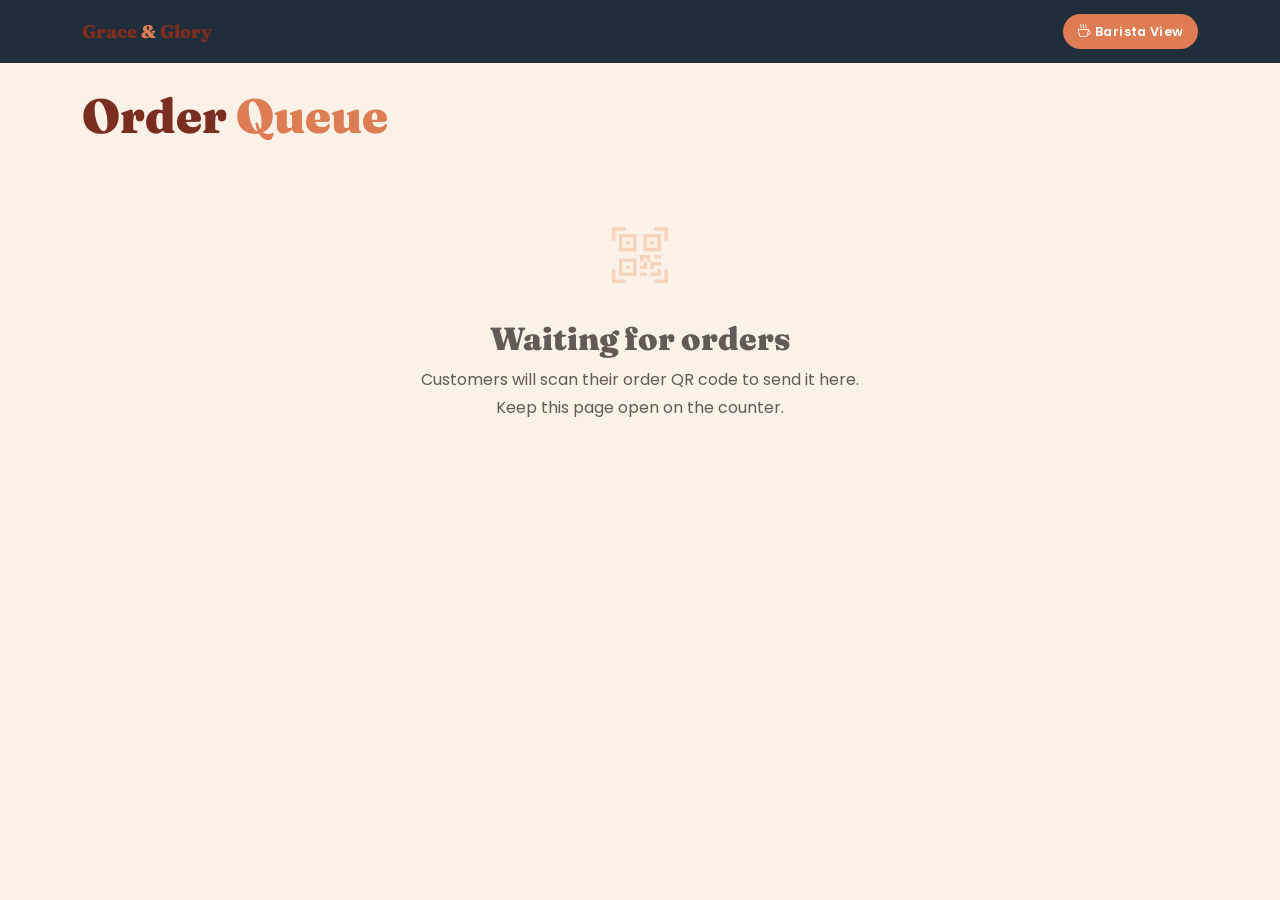
==== barista.html @ 3da51185 "qr code" ====
<!DOCTYPE html>
<html lang="en">
<head>
    <meta charset="UTF-8">
    <meta name="viewport" content="width=device-width, initial-scale=1.0">
    <title>Barista Queue — Grace & Glory</title>

    <!-- Google Fonts -->
    <link rel="preconnect" href="https://fonts.googleapis.com">
    <link rel="preconnect" href="https://fonts.gstatic.com" crossorigin>
    <link href="https://fonts.googleapis.com/css2?family=Fraunces:opsz,wght@9..144,400;9..144,700;9..144,900&family=Poppins:wght@300;400;500;600;700&display=swap" rel="stylesheet">

    <!-- Bootstrap 5.3 CSS -->
    <link href="https://cdn.jsdelivr.net/npm/bootstrap@5.3.3/dist/css/bootstrap.min.css" rel="stylesheet">

    <!-- Bootstrap Icons -->
    <link href="https://cdn.jsdelivr.net/npm/bootstrap-icons@1.11.3/font/bootstrap-icons.min.css" rel="stylesheet">

    <!-- Custom CSS (shared theme) -->
    <link rel="stylesheet" href="css/style.css">

    <style>
        .barista-header {
            background: var(--navy);
            color: var(--ivory);
            padding: 0.9rem 0;
        }

        .barista-header .brand-text {
            font-size: 1.15rem;
        }

        .barista-badge {
            background: var(--terracotta);
            color: var(--white);
            font-size: 0.8rem;
            font-weight: 600;
            padding: 0.4rem 0.9rem;
            border-radius: 999px;
            letter-spacing: 0.03em;
        }

        .barista-empty {
            color: var(--charcoal);
            opacity: 0.75;
        }

        .barista-empty i {
            font-size: 3.5rem;
            color: var(--peach);
            display: block;
            margin-bottom: 1rem;
        }

        .barista-card {
            background: var(--white);
            border-radius: var(--radius-lg);
            box-shadow: var(--shadow-md);
            border: 1px solid var(--peach);
            transition: box-shadow var(--transition);
        }

        .barista-card.completed {
            opacity: 0.55;
            filter: grayscale(1);
        }

        .barista-card-header {
            background: var(--peach-light);
            border-radius: var(--radius-lg) var(--radius-lg) 0 0;
            padding: 0.9rem 1.1rem;
            border-bottom: 1px dashed var(--peach);
        }

        .barista-order-id {
            font-family: 'Fraunces', serif;
            font-weight: 900;
            color: var(--maroon);
            letter-spacing: 0.02em;
        }

        .barista-time {
            font-size: 0.78rem;
            color: var(--charcoal);
            opacity: 0.75;
        }

        .barista-item {
            padding: 0.55rem 1.1rem;
            border-bottom: 1px dashed var(--peach-light);
            font-size: 0.92rem;
        }

        .barista-item:last-child {
            border-bottom: none;
        }

        .barista-qty {
            display: inline-block;
            min-width: 1.7rem;
            text-align: center;
            background: var(--peach);
            color: var(--maroon);
            font-weight: 700;
            border-radius: var(--radius-sm);
            padding: 0.05rem 0.4rem;
            margin-right: 0.5rem;
            font-size: 0.85rem;
        }

        .barista-item-size {
            color: var(--terracotta);
            font-size: 0.78rem;
        }

        .barista-item-price {
            font-weight: 600;
            white-space: nowrap;
        }

        .barista-total {
            color: var(--maroon);
            font-weight: 700;
        }
    </style>
</head>
<body>

    <!-- ==================== HEADER ==================== -->
    <header class="barista-header">
        <div class="container d-flex justify-content-between align-items-center">
            <span class="brand-text">Grace <span class="accent">&amp;</span> Glory</span>
            <span class="barista-badge"><i class="bi bi-cup-hot me-1"></i>Barista View</span>
        </div>
    </header>

    <!-- ==================== ORDER QUEUE ==================== -->
    <main class="container py-4">
        <div class="d-flex justify-content-between align-items-center mb-3">
            <h1 class="display-font section-title mb-0">Order <span class="accent-text">Queue</span></h1>
            <span class="badge text-bg-warning d-none" id="baristaCount"></span>
        </div>

        <div class="barista-empty text-center py-5" id="baristaEmpty">
            <i class="bi bi-qr-code-scan"></i>
            <h2 class="display-font">Waiting for orders</h2>
            <p class="mb-0">Customers will scan their order QR code to send it here.<br>Keep this page open on the counter.</p>
        </div>

        <div class="row g-3" id="baristaOrders"></div>
    </main>

    <!-- Bootstrap 5.3 JS Bundle (includes Popper) -->
    <script src="https://cdn.jsdelivr.net/npm/bootstrap@5.3.3/dist/js/bootstrap.bundle.min.js"></script>

    <script>
        (function () {
            'use strict';

            var STORAGE_KEY = 'gg_barista_queue';
            var orders = [];

            function loadOrders() {
                try {
                    var raw = sessionStorage.getItem(STORAGE_KEY);
                    orders = raw ? JSON.parse(raw) : [];
                } catch (e) {
                    orders = [];
                }
            }

            function saveOrders() {
                try {
                    sessionStorage.setItem(STORAGE_KEY, JSON.stringify(orders));
                } catch (e) { /* ignore quota/security errors */ }
            }

            function decodeOrder(encoded) {
                var s = encoded.replace(/-/g, '+').replace(/_/g, '/');
                while (s.length % 4 !== 0) s += '=';
                var bin = atob(s);
                var bytes = new Uint8Array(bin.length);
                for (var i = 0; i < bin.length; i++) bytes[i] = bin.charCodeAt(i);
                return JSON.parse(new TextDecoder().decode(bytes));
            }

            function timeLabel(iso) {
                var d = new Date(iso);
                return d.toLocaleTimeString([], { hour: 'numeric', minute: '2-digit' });
            }

            function orderCardHtml(order) {
                var items = '';
                for (var i = 0; i < order.items.length; i++) {
                    var it = order.items[i];
                    var lineTotal = it.price * it.qty;
                    items += '<div class="barista-item d-flex justify-content-between align-items-center">' +
                        '<div><span class="barista-qty">' + it.qty + '</span>' +
                        '<strong>' + it.name + '</strong>' +
                        '<div class="barista-item-size">' + it.size + '</div></div>' +
                        '<span class="barista-item-price">&#8369;' + lineTotal + '</span></div>';
                }
                return '<div class="col-md-6 col-xl-4">' +
                    '<div class="barista-card h-100" data-id="' + order.id + '">' +
                    '<div class="barista-card-header d-flex justify-content-between align-items-center">' +
                    '<span class="barista-order-id">' + order.id + '</span>' +
                    '<span class="barista-time">' + timeLabel(order.placed) + '</span></div>' +
                    '<div>' + items + '</div>' +
                    '<div class="p-3 d-flex justify-content-between align-items-center">' +
                    '<span class="barista-total">Total: &#8369;' + order.total + '</span>' +
                    '<button type="button" class="btn btn-accent btn-sm" data-action="complete">Complete</button>' +
                    '</div></div></div>';
            }

            function render() {
                var container = document.getElementById('baristaOrders');
                var empty = document.getElementById('baristaEmpty');
                var count = document.getElementById('baristaCount');
                var html = '';
                for (var i = 0; i < orders.length; i++) {
                    html += orderCardHtml(orders[i]);
                }
                container.innerHTML = html;
                empty.classList.toggle('d-none', orders.length > 0);
                count.classList.toggle('d-none', orders.length === 0);
                count.textContent = orders.length + ' order' + (orders.length === 1 ? '' : 's');
            }

            /* Add order from QR hash */
            var hash = location.hash;
            if (hash && hash.indexOf('#order=') === 0) {
                try {
                    var incoming = decodeOrder(hash.substring('#order='.length));
                    var exists = false;
                    for (var i = 0; i < orders.length; i++) {
                        if (orders[i].id === incoming.id) { exists = true; break; }
                    }
                    if (!exists) {
                        orders.push(incoming);
                        saveOrders();
                    }
                } catch (e) {
                    /* invalid QR payload — ignore */
                }
            }

            /* Mark order complete */
            document.getElementById('baristaOrders').addEventListener('click', function (e) {
                var btn = e.target.closest('[data-action="complete"]');
                if (!btn) return;
                var card = btn.closest('.barista-card');
                card.classList.add('completed');
                btn.disabled = true;
                btn.innerHTML = '<i class="bi bi-check-lg me-1"></i>Done';
                setTimeout(function () {
                    var id = card.getAttribute('data-id');
                    for (var i = 0; i < orders.length; i++) {
                        if (orders[i].id === id) { orders.splice(i, 1); break; }
                    }
                    saveOrders();
                    render();
                }, 900);
            });

            loadOrders();
            render();
        })();
    </script>
</body>
</html>
---- css/style.css ----
/* ============================================
   Grace & Glory Café — Custom Stylesheet
   Palette: #FBF1E7, #DE7C54, #F3CBAF, #7A2E22, #2E2A27, #1F2E3A
   Fonts: Fraunces (display), Poppins (body)
   ============================================ */

/* ---- CSS Custom Properties ---- */
:root {
    --ivory:      #FBF1E7;
    --terracotta: #DE7C54;
    --peach:      #F3CBAF;
    --maroon:     #7A2E22;
    --charcoal:   #2E2A27;
    --navy:       #1F2E3A;
    --white:      #FFFFFF;

    --terracotta-dark: #c96a44;
    --peach-light:     #fae4cc;
    --maroon-light:    #a4503e;

    --shadow-sm:  0 2px 8px rgba(46, 42, 39, 0.08);
    --shadow-md:  0 4px 16px rgba(46, 42, 39, 0.12);
    --shadow-lg:  0 8px 32px rgba(46, 42, 39, 0.16);
    --shadow-xl:  0 12px 48px rgba(46, 42, 39, 0.20);

    --radius-sm: 8px;
    --radius-md: 12px;
    --radius-lg: 16px;
    --radius-xl: 24px;

    --transition: 0.3s ease;
}

/* ---- Global Reset & Base ---- */
*, *::before, *::after {
    box-sizing: border-box;
}

html {
    scroll-behavior: smooth;
    scroll-padding-top: 80px;
}

body {
    font-family: 'Poppins', sans-serif;
    font-weight: 400;
    color: var(--charcoal);
    background-color: var(--ivory);
    line-height: 1.7;
    overflow-x: hidden;
}

.display-font {
    font-family: 'Fraunces', serif;
    font-weight: 900;
    line-height: 1.2;
}

.accent, .accent-text {
    color: var(--terracotta);
}

img {
    max-width: 100%;
    height: auto;
}

a {
    text-decoration: none;
    transition: color var(--transition);
}

/* ---- Section Utility Classes ---- */
.section-tag {
    display: inline-block;
    font-size: 0.85rem;
    font-weight: 600;
    text-transform: uppercase;
    letter-spacing: 2px;
    color: var(--terracotta);
    margin-bottom: 0.5rem;
}

.section-title {
    font-size: clamp(2rem, 4vw, 3rem);
    color: var(--maroon);
    margin-bottom: 1rem;
}

.section-subtitle {
    font-size: 1.05rem;
    color: var(--charcoal);
    opacity: 0.75;
    max-width: 520px;
    margin: 0 auto;
}

/* ============================================
   NAVBAR
   ============================================ */
#mainNav {
    padding: 0.75rem 0;
    background: rgba(251, 241, 231, 0.92);
    backdrop-filter: blur(12px);
    -webkit-backdrop-filter: blur(12px);
    border-bottom: 1px solid rgba(243, 203, 175, 0.4);
    transition: background var(--transition), box-shadow var(--transition);
    z-index: 1050;
}

#mainNav.scrolled {
    background: rgba(251, 241, 231, 0.97);
    box-shadow: var(--shadow-sm);
}

.navbar-brand {
    display: flex;
    align-items: center;
    gap: 0.5rem;
    text-decoration: none;
}

.brand-logo {
    width: 40px;
    height: 40px;
    object-fit: contain;
    border-radius: 50%;
}

.brand-text {
    font-family: 'Fraunces', serif;
    font-weight: 900;
    font-size: 1.35rem;
    color: var(--maroon);
}

.navbar-nav .nav-link {
    font-weight: 500;
    font-size: 0.95rem;
    color: var(--charcoal);
    padding: 0.5rem 1rem !important;
    position: relative;
    transition: color var(--transition);
}

.navbar-nav .nav-link:hover,
.navbar-nav .nav-link.active {
    color: var(--terracotta);
}

.navbar-nav .nav-link::after {
    content: '';
    position: absolute;
    bottom: 0;
    left: 1rem;
    right: 1rem;
    height: 2px;
    background: var(--terracotta);
    transform: scaleX(0);
    transition: transform var(--transition);
}

.navbar-nav .nav-link:hover::after,
.navbar-nav .nav-link.active::after {
    transform: scaleX(1);
}

.btn-accent {
    background: var(--terracotta);
    color: var(--white);
    border: none;
    padding: 0.55rem 1.5rem;
    border-radius: 50px;
    font-weight: 600;
    font-size: 0.9rem;
    transition: background var(--transition), transform var(--transition), box-shadow var(--transition);
}

.btn-accent:hover {
    background: var(--terracotta-dark);
    color: var(--white);
    transform: translateY(-2px);
    box-shadow: 0 4px 12px rgba(222, 124, 84, 0.35);
}

.btn-outline-accent {
    border: 2px solid var(--terracotta);
    color: var(--terracotta);
    background: transparent;
    padding: 0.55rem 1.5rem;
    border-radius: 50px;
    font-weight: 600;
    font-size: 0.9rem;
    transition: all var(--transition);
}

.btn-outline-accent:hover {
    background: var(--terracotta);
    color: var(--white);
    transform: translateY(-2px);
    box-shadow: 0 4px 12px rgba(222, 124, 84, 0.35);
}

/* Cart Button in Navbar */
.cart-btn {
    position: relative;
    background: none;
    border: 2px solid var(--terracotta);
    color: var(--terracotta);
    width: 44px;
    height: 44px;
    border-radius: 50%;
    display: flex;
    align-items: center;
    justify-content: center;
    font-size: 1.15rem;
    cursor: pointer;
    margin-left: 1rem;
    transition: all var(--transition);
}

.cart-btn:hover {
    background: var(--terracotta);
    color: var(--white);
}

.cart-badge {
    position: absolute;
    top: -6px;
    right: -6px;
    background: var(--maroon);
    color: var(--white);
    font-size: 0.7rem;
    font-weight: 700;
    width: 20px;
    height: 20px;
    border-radius: 50%;
    display: flex;
    align-items: center;
    justify-content: center;
    line-height: 1;
    transition: transform var(--transition);
}

.cart-badge.bump {
    animation: badgeBump 0.3s ease;
}

/* Floating Recommend Button (AI Barista) */
.recommend-float {
    position: fixed;
    left: 1.5rem;
    bottom: 1.5rem;
    width: 56px;
    height: 56px;
    border-radius: 50%;
    border: none;
    background: var(--terracotta);
    color: var(--white);
    font-size: 1.4rem;
    display: flex;
    align-items: center;
    justify-content: center;
    cursor: pointer;
    box-shadow: 0 4px 16px rgba(222, 124, 84, 0.45);
    transition: transform var(--transition), box-shadow var(--transition);
    z-index: 1045;
}

.recommend-float:hover {
    transform: translateY(-3px) scale(1.05);
    box-shadow: 0 8px 24px rgba(222, 124, 84, 0.55);
}

@media (max-width: 575.98px) {
    .recommend-float {
        left: 1rem;
        bottom: 1rem;
        width: 50px;
        height: 50px;
        font-size: 1.25rem;
    }
}

@keyframes badgeBump {
    0%   { transform: scale(1); }
    50%  { transform: scale(1.4); }
    100% { transform: scale(1); }
}

/* Dropdown Menu Styling */
.dropdown-menu {
    border: none;
    box-shadow: var(--shadow-md);
    border-radius: var(--radius-md);
    padding: 0.5rem;
    margin-top: 0.5rem;
}

.dropdown-item {
    border-radius: var(--radius-sm);
    padding: 0.55rem 1rem;
    font-size: 0.9rem;
    transition: background var(--transition), color var(--transition);
}

.dropdown-item:hover,
.dropdown-item:focus {
    background: var(--peach-light);
    color: var(--maroon);
}

/* Filter Pills in Products */
.filter-bar {
    max-width: 100%;
}

.filter-label {
    font-family: 'Poppins', sans-serif;
    font-size: 0.85rem;
    font-weight: 600;
    color: var(--charcoal);
    opacity: 0.6;
    white-space: nowrap;
}

.filter-scroll {
    display: flex;
    align-items: center;
    gap: 0.5rem;
    overflow-x: auto;
    padding-bottom: 0.25rem;
    scrollbar-width: thin;
}

.filter-scroll::-webkit-scrollbar {
    height: 6px;
}

.filter-scroll::-webkit-scrollbar-thumb {
    background: var(--peach);
    border-radius: 50px;
}

.filter-pill {
    display: inline-flex;
    align-items: center;
    gap: 0.4rem;
    background: var(--white);
    border: 2px solid var(--peach);
    color: var(--charcoal);
    padding: 0.45rem 1rem;
    border-radius: 50px;
    font-weight: 600;
    font-size: 0.85rem;
    white-space: nowrap;
    cursor: pointer;
    transition: all var(--transition);
}

.filter-pill:hover,
.filter-pill:focus {
    border-color: var(--terracotta);
    color: var(--terracotta);
    background: var(--white);
}

.filter-pill.active {
    background: var(--terracotta);
    border-color: var(--terracotta);
    color: var(--white);
    box-shadow: 0 4px 12px rgba(222, 124, 84, 0.35);
}

.filter-pill.active:hover,
.filter-pill.active:focus {
    color: var(--white);
}

.pill-count {
    display: inline-flex;
    align-items: center;
    justify-content: center;
    min-width: 1.35rem;
    height: 1.35rem;
    padding: 0 0.3rem;
    font-size: 0.7rem;
    font-weight: 700;
    border-radius: 50px;
    background: var(--peach-light);
    color: var(--maroon);
    transition: background var(--transition), color var(--transition);
}

.filter-pill.active .pill-count {
    background: var(--white);
    color: var(--terracotta);
}

/* Mobile Cart Toggle */
@media (max-width: 991.98px) {
    .cart-btn {
        position: fixed;
        bottom: 1.5rem;
        right: 1.5rem;
        width: 56px;
        height: 56px;
        font-size: 1.3rem;
        box-shadow: var(--shadow-lg);
        z-index: 1045;
        margin-left: 0;
    }

    .cart-badge {
        width: 24px;
        height: 24px;
        font-size: 0.8rem;
        top: -4px;
        right: -4px;
    }
}

/* ============================================
   HERO SECTION
   ============================================ */
.hero-section {
    position: relative;
    min-height: 100vh;
    display: flex;
    align-items: center;
    justify-content: center;
    overflow: hidden;
}

.hero-bg {
    position: absolute;
    inset: 0;
    z-index: 0;
}

.hero-img {
    width: 100%;
    height: 100%;
    object-fit: cover;
}

.hero-overlay {
    position: absolute;
    inset: 0;
    background: linear-gradient(
        135deg,
        rgba(31, 46, 58, 0.82) 0%,
        rgba(122, 46, 34, 0.65) 50%,
        rgba(222, 124, 84, 0.45) 100%
    );
}

.hero-content {
    position: relative;
    z-index: 1;
    padding: 2rem;
}

.hero-title {
    font-size: clamp(3rem, 8vw, 6rem);
    color: var(--white);
    margin-bottom: 1.25rem;
    text-shadow: 0 2px 12px rgba(0, 0, 0, 0.2);
}

.hero-subtitle {
    font-size: clamp(1rem, 2vw, 1.25rem);
    color: rgba(255, 255, 255, 0.9);
    max-width: 540px;
    margin: 0 auto 2rem;
    font-weight: 300;
}

.hero-section .btn-accent {
    padding: 0.75rem 2.25rem;
    font-size: 1.05rem;
}

/* ============================================
   ABOUT SECTION
   ============================================ */
.about-section {
    background: var(--white);
}

.about-img-wrapper {
    position: relative;
    display: inline-block;
}

.about-img {
    width: 100%;
    height: 420px;
    object-fit: cover;
    position: relative;
    z-index: 1;
}

.about-img-accent {
    position: absolute;
    bottom: -15px;
    right: -15px;
    width: 100%;
    height: 100%;
    background: var(--peach);
    border-radius: var(--radius-lg);
    z-index: 0;
}

.about-text {
    font-size: 1rem;
    line-height: 1.8;
    color: var(--charcoal);
    opacity: 0.85;
}

/* ============================================
   PRODUCTS SECTION
   ============================================ */
.products-section {
    background: var(--ivory);
}

.product-card .card {
    border: none;
    border-radius: var(--radius-lg);
    box-shadow: var(--shadow-sm);
    transition: transform var(--transition), box-shadow var(--transition);
    overflow: hidden;
}

.product-card .card:hover {
    transform: translateY(-6px);
    box-shadow: var(--shadow-lg);
}

.card-img-top-wrapper {
    position: relative;
    overflow: hidden;
    height: 220px;
}

.card-img-top-wrapper img {
    width: 100%;
    height: 100%;
    object-fit: cover;
    transition: transform 0.5s ease;
}

.product-card .card:hover .card-img-top-wrapper img {
    transform: scale(1.05);
}

.category-badge {
    position: absolute;
    top: 12px;
    left: 12px;
    background: var(--terracotta);
    color: var(--white);
    font-size: 0.75rem;
    font-weight: 600;
    padding: 0.3rem 0.85rem;
    border-radius: 50px;
    text-transform: uppercase;
    letter-spacing: 0.5px;
}

.card-title {
    font-size: 1.2rem;
    color: var(--maroon);
    margin-bottom: 0.4rem;
}

.card-text {
    font-size: 0.9rem;
    color: var(--charcoal);
    opacity: 0.75;
    margin-bottom: 0.75rem;
}

/* Size Selector */
.size-selector .btn-group {
    gap: 0;
}

.size-selector .btn-check:checked + .btn-size {
    background: var(--terracotta);
    color: var(--white);
    border-color: var(--terracotta);
}

.btn-size {
    border: 2px solid var(--peach);
    color: var(--charcoal);
    background: var(--white);
    font-size: 0.78rem;
    font-weight: 600;
    padding: 0.35rem 0.6rem;
    border-radius: 0;
    transition: all var(--transition);
    flex: 1;
}

.btn-size:first-child {
    border-radius: var(--radius-sm) 0 0 var(--radius-sm);
}

.btn-size:last-child {
    border-radius: 0 var(--radius-sm) var(--radius-sm) 0;
}

.btn-size:hover:not(.active) {
    background: var(--peach-light);
    border-color: var(--terracotta);
}

.price-tag {
    font-family: 'Fraunces', serif;
    font-weight: 700;
    font-size: 1.2rem;
    color: var(--maroon);
}

.btn-add-to-order {
    font-size: 0.85rem;
    padding: 0.45rem 1rem;
}

/* Product Card Filter Animation */
.product-card {
    transition: opacity 0.4s ease, transform 0.4s ease;
}

.product-card.hidden-card {
    opacity: 0;
    transform: scale(0.9);
    pointer-events: none;
    position: absolute;
    width: 0;
    height: 0;
    overflow: hidden;
}

.product-card.filter-in {
    opacity: 0;
    transform: translateY(12px);
}

.product-card.filter-in.animated-in {
    opacity: 1;
    transform: translateY(0);
    transition: opacity 0.45s ease, transform 0.45s ease;
}

/* ============================================
   AI BARISTA / RECOMMENDER MODAL
   ============================================ */
.ai-modal-sub {
    font-size: 0.95rem;
    color: var(--charcoal);
    opacity: 0.75;
}

.ai-panel {
    background: var(--ivory);
    border: 2px solid var(--peach);
    box-shadow: var(--shadow-sm);
}

.ai-step-label {
    font-size: 0.9rem;
    font-weight: 600;
    color: var(--maroon);
    margin-bottom: 0.75rem;
}

.ai-chip-row {
    display: flex;
    flex-wrap: wrap;
    gap: 0.5rem;
}

.ai-chip {
    display: inline-flex;
    align-items: center;
    background: var(--white);
    border: 2px solid var(--peach);
    color: var(--charcoal);
    padding: 0.5rem 1.1rem;
    border-radius: 50px;
    font-weight: 600;
    font-size: 0.85rem;
    cursor: pointer;
    transition: all var(--transition);
}

.ai-chip:hover,
.ai-chip:focus {
    border-color: var(--terracotta);
    color: var(--terracotta);
    background: var(--white);
}

.ai-chip.active {
    background: var(--terracotta);
    border-color: var(--terracotta);
    color: var(--white);
    box-shadow: 0 4px 12px rgba(222, 124, 84, 0.35);
}

.ai-chip.active:hover,
.ai-chip.active:focus {
    color: var(--white);
}

.ai-pulse {
    display: inline-flex;
    align-items: center;
    justify-content: center;
    width: 56px;
    height: 56px;
    border-radius: 50%;
    background: var(--peach-light);
    color: var(--maroon);
    font-size: 1.5rem;
    animation: aiPulse 1.1s ease-in-out infinite;
}

.ai-brewing-text {
    font-weight: 600;
    color: var(--maroon);
}

.ai-vibe-line {
    font-size: 1rem;
    font-weight: 600;
    color: var(--maroon);
}

.rec-reason {
    font-size: 0.85rem;
    color: var(--terracotta);
    font-weight: 500;
    margin-bottom: 0.75rem;
}

.ai-fade-in {
    animation: aiFadeIn 0.5s ease forwards;
}

.pairing-card {
    background: var(--white);
    border: 2px solid var(--terracotta);
    box-shadow: var(--shadow-sm);
}

.pairing-title {
    color: var(--maroon);
    margin-bottom: 0.75rem;
}

.pairing-item {
    font-size: 0.95rem;
    font-weight: 600;
    color: var(--charcoal);
    display: flex;
    align-items: center;
    flex-wrap: wrap;
    gap: 0.25rem;
}

.pairing-plus {
    color: var(--terracotta);
    font-size: 1.2rem;
}

@keyframes aiPulse {
    0%   { transform: scale(1); box-shadow: 0 0 0 0 rgba(222, 124, 84, 0.4); }
    50%  { transform: scale(1.08); }
    100% { transform: scale(1); box-shadow: 0 0 0 14px rgba(222, 124, 84, 0); }
}

@keyframes aiFadeIn {
    from { opacity: 0; transform: translateY(10px); }
    to   { opacity: 1; transform: translateY(0); }
}

@media (max-width: 575.98px) {
    .ai-chip-row {
        flex-wrap: nowrap;
        overflow-x: auto;
        -webkit-overflow-scrolling: touch;
        padding-bottom: 0.25rem;
    }

    .ai-chip {
        flex-shrink: 0;
    }
}

/* ============================================
   FAQ / ACCORDION SECTION
   ============================================ */
.faq-section {
    background: var(--white);
}

.accordion-item {
    border: none;
    margin-bottom: 0.75rem;
    border-radius: var(--radius-md) !important;
    overflow: hidden;
    box-shadow: var(--shadow-sm);
}

.accordion-button {
    font-family: 'Poppins', sans-serif;
    font-weight: 600;
    font-size: 1rem;
    color: var(--charcoal);
    background: var(--ivory);
    padding: 1rem 1.25rem;
    border: none;
    border-radius: var(--radius-md) !important;
    transition: all var(--transition);
}

.accordion-button:not(.collapsed) {
    background: var(--terracotta);
    color: var(--white);
    box-shadow: var(--shadow-sm);
}

.accordion-button::after {
    background-image: url("data:image/svg+xml,%3csvg xmlns='http://www.w3.org/2000/svg' viewBox='0 0 16 16' fill='%232E2A27'%3e%3cpath fill-rule='evenodd' d='M1.646 4.646a.5.5 0 0 1 .708 0L8 10.293l5.646-5.647a.5.5 0 0 1 .708.708l-6 6a.5.5 0 0 1-.708 0l-6-6a.5.5 0 0 1 0-.708z'/%3e%3c/svg%3e");
    transition: transform var(--transition);
}

.accordion-button:not(.collapsed)::after {
    filter: brightness(0) invert(1);
}

.accordion-body {
    font-size: 0.95rem;
    color: var(--charcoal);
    opacity: 0.8;
    padding: 1rem 1.25rem;
    background: var(--white);
}

/* ============================================
   CAROUSEL / GALLERY SECTION
   ============================================ */
.gallery-section {
    background: var(--ivory);
}

.carousel-img {
    height: 450px;
    object-fit: cover;
}

.carousel-caption {
    background: linear-gradient(to top, rgba(31, 46, 58, 0.85), transparent);
    padding: 2rem 1.5rem 1.5rem;
    border-radius: 0 0 var(--radius-lg) var(--radius-lg);
    bottom: 0;
    left: 0;
    right: 0;
}

.carousel-caption h5 {
    font-size: 1.5rem;
    color: var(--white);
    margin-bottom: 0.25rem;
}

.carousel-caption p {
    font-size: 0.95rem;
    color: rgba(255, 255, 255, 0.85);
    margin-bottom: 0;
}

.carousel-indicators [data-bs-target] {
    width: 12px;
    height: 12px;
    border-radius: 50%;
    border: none;
    background-color: var(--peach);
    opacity: 0.5;
    transition: opacity var(--transition), transform var(--transition);
}

.carousel-indicators .active {
    opacity: 1;
    background-color: var(--terracotta);
    transform: scale(1.2);
}

.carousel-control-prev-icon,
.carousel-control-next-icon {
    background-color: var(--terracotta);
    border-radius: 50%;
    padding: 1rem;
    width: 2.5rem;
    height: 2.5rem;
}

/* ============================================
   CONTACT FORM SECTION
   ============================================ */
.contact-section {
    background: var(--white);
}

.contact-form .form-label {
    font-weight: 500;
    font-size: 0.9rem;
    color: var(--charcoal);
    margin-bottom: 0.35rem;
}

.contact-form .form-control,
.contact-form .form-select {
    border: 2px solid var(--peach);
    border-radius: var(--radius-sm);
    padding: 0.65rem 1rem;
    font-size: 0.95rem;
    color: var(--charcoal);
    transition: border-color var(--transition), box-shadow var(--transition);
    background: var(--ivory);
}

.contact-form .form-control:focus,
.contact-form .form-select:focus {
    border-color: var(--terracotta);
    box-shadow: 0 0 0 3px rgba(222, 124, 84, 0.2);
    background: var(--white);
}

.contact-form textarea {
    resize: vertical;
    min-height: 120px;
}

/* ============================================
   FOOTER
   ============================================ */
.site-footer {
    background: var(--navy);
    color: rgba(255, 255, 255, 0.8);
}

.footer-cta {
    background: var(--terracotta);
    padding: 4rem 0;
}

.footer-cta-title {
    font-size: clamp(1.75rem, 3.5vw, 2.5rem);
    color: var(--white);
    margin-bottom: 0.75rem;
}

.footer-cta-text {
    color: rgba(255, 255, 255, 0.9);
    font-size: 1.05rem;
    margin-bottom: 1.5rem;
}

.footer-cta .btn-light {
    color: var(--terracotta);
    font-weight: 700;
    padding: 0.65rem 2rem;
    border-radius: 50px;
}

.footer-brand {
    font-size: 1.5rem;
    color: var(--white);
    margin-bottom: 0.75rem;
}

.footer-heading {
    color: var(--white);
    font-weight: 600;
    font-size: 1rem;
    margin-bottom: 1rem;
    text-transform: uppercase;
    letter-spacing: 1px;
}

.footer-text {
    font-size: 0.9rem;
    line-height: 1.7;
    opacity: 0.75;
}

.footer-links {
    list-style: none;
    padding: 0;
    margin: 0;
}

.footer-links li {
    margin-bottom: 0.5rem;
    font-size: 0.9rem;
    opacity: 0.75;
}

.footer-links a {
    color: rgba(255, 255, 255, 0.75);
    transition: color var(--transition), opacity var(--transition);
}

.footer-links a:hover {
    color: var(--peach);
    opacity: 1;
}

.contact-info li {
    display: flex;
    align-items: flex-start;
    gap: 0.6rem;
}

.contact-info li i {
    color: var(--terracotta);
    margin-top: 3px;
    flex-shrink: 0;
}

.social-links {
    display: flex;
    gap: 0.75rem;
    margin-top: 1rem;
}

.social-icon {
    display: flex;
    align-items: center;
    justify-content: center;
    width: 40px;
    height: 40px;
    border-radius: 50%;
    border: 2px solid rgba(255, 255, 255, 0.2);
    color: rgba(255, 255, 255, 0.8);
    font-size: 1rem;
    transition: all var(--transition);
}

.social-icon:hover {
    background: var(--terracotta);
    border-color: var(--terracotta);
    color: var(--white);
}

.footer-bottom {
    border-top: 1px solid rgba(255, 255, 255, 0.1);
    font-size: 0.85rem;
    opacity: 0.6;
}

/* ============================================
   CART OFFCANVAS
   ============================================ */
.offcanvas {
    max-width: 400px;
}

.offcanvas-header {
    border-bottom: 1px solid var(--peach);
    padding-bottom: 1rem;
}

.offcanvas-title {
    color: var(--maroon);
    font-size: 1.4rem;
}

.cart-item {
    display: flex;
    align-items: center;
    gap: 0.75rem;
    padding: 0.75rem 0;
    border-bottom: 1px solid rgba(243, 203, 175, 0.4);
}

.cart-item-img {
    width: 55px;
    height: 55px;
    object-fit: cover;
    border-radius: var(--radius-sm);
}

.cart-item-info {
    flex: 1;
}

.cart-item-name {
    font-weight: 600;
    font-size: 0.9rem;
    color: var(--charcoal);
}

.cart-item-detail {
    font-size: 0.8rem;
    color: var(--charcoal);
    opacity: 0.65;
}

.cart-item-controls {
    display: flex;
    align-items: center;
    gap: 0.5rem;
    margin-top: 0.35rem;
}

.cart-item-controls .btn-qty {
    width: 28px;
    height: 28px;
    border-radius: 50%;
    border: 2px solid var(--peach);
    background: var(--white);
    color: var(--charcoal);
    display: flex;
    align-items: center;
    justify-content: center;
    font-size: 0.85rem;
    cursor: pointer;
    transition: all var(--transition);
    padding: 0;
    line-height: 1;
}

.cart-item-controls .btn-qty:hover {
    border-color: var(--terracotta);
    color: var(--terracotta);
}

.cart-item-controls .qty-value {
    font-weight: 600;
    font-size: 0.9rem;
    min-width: 20px;
    text-align: center;
}

.cart-item-remove {
    background: none;
    border: none;
    color: #dc3545;
    font-size: 1rem;
    cursor: pointer;
    padding: 0.25rem;
    transition: transform var(--transition);
}

.cart-item-remove:hover {
    transform: scale(1.2);
}

/* ============================================
   BACK TO TOP BUTTON
   ============================================ */
.back-to-top {
    position: fixed;
    bottom: 1.5rem;
    right: 1.5rem;
    width: 48px;
    height: 48px;
    border-radius: 50%;
    background: var(--terracotta);
    color: var(--white);
    border: none;
    font-size: 1.2rem;
    display: flex;
    align-items: center;
    justify-content: center;
    cursor: pointer;
    box-shadow: var(--shadow-md);
    opacity: 0;
    visibility: hidden;
    transform: translateY(20px);
    transition: all var(--transition);
    z-index: 1040;
}

.back-to-top.visible {
    opacity: 1;
    visibility: visible;
    transform: translateY(0);
}

.back-to-top:hover {
    background: var(--terracotta-dark);
    transform: translateY(-3px);
    box-shadow: var(--shadow-lg);
}

@media (max-width: 991.98px) {
    .back-to-top {
        bottom: 5.5rem;
        right: 1.5rem;
    }
}

/* ============================================
   SCROLL ANIMATIONS
   ============================================ */
.animate-on-scroll {
    opacity: 0;
    transform: translateY(30px);
    transition: opacity 0.7s ease, transform 0.7s ease;
}

.animate-on-scroll.animated {
    opacity: 1;
    transform: translateY(0);
}

.animate-fade-up {
    opacity: 0;
    transform: translateY(30px);
    animation: fadeUp 0.8s ease forwards;
}

.delay-1 { animation-delay: 0.2s; }
.delay-2 { animation-delay: 0.4s; }

@keyframes fadeUp {
    to {
        opacity: 1;
        transform: translateY(0);
    }
}

/* ============================================
   RESPONSIVE — TABLET
   ============================================ */
@media (max-width: 991.98px) {
    .navbar-collapse {
        background: var(--white);
        border-radius: var(--radius-md);
        padding: 1rem;
        margin-top: 0.5rem;
        box-shadow: var(--shadow-md);
    }

    .hero-title {
        font-size: clamp(2.5rem, 7vw, 4rem);
    }

    .carousel-img {
        height: 350px;
    }

    .about-img {
        height: 320px;
    }
}

/* ============================================
   RESPONSIVE — MOBILE
   ============================================ */
@media (max-width: 575.98px) {
    .hero-section {
        min-height: 90vh;
    }

    .filter-bar {
        margin-right: calc(var(--bs-gutter-x, 1.5rem) * -1);
    }

    .filter-scroll {
        flex-wrap: nowrap;
        -webkit-overflow-scrolling: touch;
    }

    .filter-pill {
        flex-shrink: 0;
        padding: 0.5rem 0.95rem;
        font-size: 0.8rem;
    }

    .filter-label {
        display: none;
    }

    .hero-title {
        font-size: clamp(2rem, 9vw, 3rem);
    }

    .carousel-img {
        height: 280px;
    }

    .carousel-caption h5 {
        font-size: 1.15rem;
    }

    .section-title {
        font-size: 1.75rem;
    }

    .card-img-top-wrapper {
        height: 180px;
    }

    .about-img {
        height: 260px;
    }

    .footer-cta {
        padding: 3rem 0;
    }

    .contact-form .btn-lg {
        padding: 0.6rem 1.5rem;
        font-size: 1rem;
    }

    .btn-size {
        font-size: 0.72rem;
        padding: 0.3rem 0.4rem;
    }

    .price-tag {
        font-size: 1.05rem;
    }

    .btn-add-to-order {
        font-size: 0.78rem;
        padding: 0.4rem 0.75rem;
    }
}

/* ============================================
   UTILITY
   ============================================ */
.border-top {
    border-top: 1px solid var(--peach) !important;
}

/* Scrollbar */
::-webkit-scrollbar {
    width: 8px;
}

::-webkit-scrollbar-track {
    background: var(--ivory);
}

::-webkit-scrollbar-thumb {
    background: var(--peach);
    border-radius: 4px;
}

::-webkit-scrollbar-thumb:hover {
    background: var(--terracotta);
}

/* Selection */
::selection {
    background: var(--terracotta);
    color: var(--white);
}

/* ============================================
   CHECKOUT QR MODAL
   ============================================ */
.checkout-qr-wrap {
    background: var(--white);
    border: 2px dashed var(--peach);
    border-radius: var(--radius-lg);
    padding: 1.25rem;
    display: flex;
    justify-content: center;
    align-items: center;
}

.checkout-qr {
    background: var(--white);
    padding: 0.5rem;
    border-radius: var(--radius-md);
}

.checkout-qr img,
.checkout-qr canvas {
    display: block;
    margin: 0 auto;
    border-radius: var(--radius-sm);
}

.checkout-order-summary {
    background: var(--peach-light);
    border: 1px solid var(--peach);
    border-radius: var(--radius-md);
    padding: 0.9rem 1.1rem;
}

.checkout-order-summary > div {
    padding: 0.25rem 0;
}
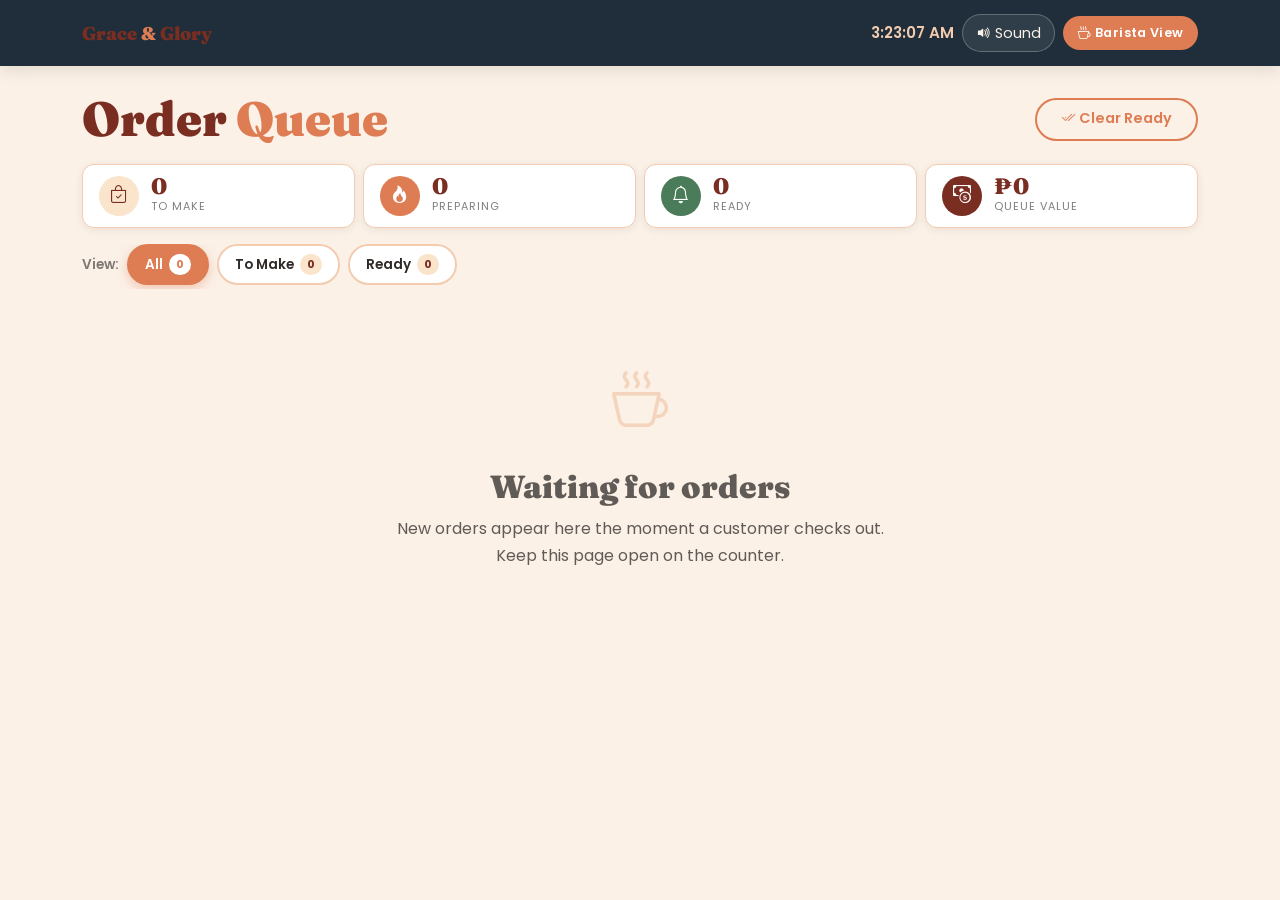
==== commit 4d2f3179: "barista view" ====
--- a/barista.html
+++ b/barista.html
@@ -3,7 +3,7 @@
 <head>
     <meta charset="UTF-8">
     <meta name="viewport" content="width=device-width, initial-scale=1.0">
-    <title>Barista Queue — Grace & Glory</title>
+    <title>Barista Queue — Grace &amp; Glory</title>
 
     <!-- Google Fonts -->
     <link rel="preconnect" href="https://fonts.googleapis.com">
@@ -20,10 +20,15 @@
     <link rel="stylesheet" href="css/style.css">
 
     <style>
+        /* ================= HEADER ================= */
         .barista-header {
             background: var(--navy);
             color: var(--ivory);
             padding: 0.9rem 0;
+            position: sticky;
+            top: 0;
+            z-index: 1000;
+            box-shadow: var(--shadow-md);
         }
 
         .barista-header .brand-text {
@@ -38,37 +43,150 @@
             padding: 0.4rem 0.9rem;
             border-radius: 999px;
             letter-spacing: 0.03em;
-        }
-
+            white-space: nowrap;
+        }
+
+        .barista-clock {
+            font-variant-numeric: tabular-nums;
+            font-weight: 600;
+            font-size: 0.95rem;
+            color: var(--peach);
+            white-space: nowrap;
+        }
+
+        .btn-icon {
+            background: rgba(255, 255, 255, 0.08);
+            border: 1px solid rgba(255, 255, 255, 0.25);
+            color: var(--ivory);
+            border-radius: 50px;
+            padding: 0.35rem 0.85rem;
+            font-size: 0.9rem;
+            transition: all var(--transition);
+            white-space: nowrap;
+        }
+
+        .btn-icon:hover {
+            background: var(--terracotta);
+            color: var(--white);
+            border-color: var(--terracotta);
+        }
+
+        /* ================= QUEUE STATS ================= */
+        .queue-stat {
+            background: var(--white);
+            border: 1px solid var(--peach);
+            border-radius: var(--radius-md);
+            padding: 0.65rem 1rem;
+            box-shadow: var(--shadow-sm);
+            display: flex;
+            align-items: center;
+            gap: 0.75rem;
+            height: 100%;
+            transition: transform var(--transition), box-shadow var(--transition);
+        }
+
+        .queue-stat:hover {
+            transform: translateY(-2px);
+            box-shadow: var(--shadow-md);
+        }
+
+        .queue-stat .stat-ico {
+            width: 40px;
+            height: 40px;
+            border-radius: 50%;
+            display: flex;
+            align-items: center;
+            justify-content: center;
+            font-size: 1.1rem;
+            background: var(--peach-light);
+            color: var(--maroon);
+            flex-shrink: 0;
+        }
+
+        .queue-stat.terracotta .stat-ico { background: var(--terracotta); color: var(--white); }
+        .queue-stat.maroon .stat-ico { background: var(--maroon); color: var(--white); }
+        .queue-stat.navy .stat-ico { background: var(--navy); color: var(--white); }
+        .queue-stat.green .stat-ico { background: #4A7C59; color: var(--white); }
+
+        .queue-stat .stat-num {
+            font-family: 'Fraunces', serif;
+            font-weight: 900;
+            font-size: 1.4rem;
+            line-height: 1;
+            color: var(--maroon);
+            font-variant-numeric: tabular-nums;
+        }
+
+        .queue-stat .stat-label {
+            font-size: 0.68rem;
+            text-transform: uppercase;
+            letter-spacing: 1px;
+            color: var(--charcoal);
+            opacity: 0.6;
+            white-space: nowrap;
+        }
+
+        /* ================= EMPTY STATE ================= */
         .barista-empty {
             color: var(--charcoal);
             opacity: 0.75;
         }
 
-        .barista-empty i {
+        .cup-wrap {
+            position: relative;
+            display: inline-block;
+            margin-bottom: 1.25rem;
+        }
+
+        .cup-wrap i {
             font-size: 3.5rem;
             color: var(--peach);
             display: block;
-            margin-bottom: 1rem;
-        }
-
+        }
+
+        .steam {
+            position: absolute;
+            bottom: 92%;
+            width: 4px;
+            height: 22px;
+            border-radius: 50px;
+            background: linear-gradient(to top, rgba(222, 124, 84, 0), var(--peach));
+            opacity: 0;
+        }
+
+        .steam.s1 { left: 32%; animation: steamRise 2.2s ease-in-out infinite; }
+        .steam.s2 { left: 50%; animation: steamRise 2.2s ease-in-out 0.7s infinite; }
+        .steam.s3 { left: 68%; animation: steamRise 2.2s ease-in-out 1.4s infinite; }
+
+        @keyframes steamRise {
+            0%   { transform: translateY(0) scale(1); opacity: 0; }
+            30%  { opacity: 0.8; }
+            100% { transform: translateY(-20px) scale(1.5); opacity: 0; }
+        }
+
+        /* ================= ORDER CARDS ================= */
         .barista-card {
             background: var(--white);
             border-radius: var(--radius-lg);
             box-shadow: var(--shadow-md);
             border: 1px solid var(--peach);
-            transition: box-shadow var(--transition);
-        }
-
-        .barista-card.completed {
-            opacity: 0.55;
-            filter: grayscale(1);
-        }
+            border-left: 6px solid var(--peach);
+            overflow: hidden;
+            transition: box-shadow var(--transition), transform var(--transition);
+        }
+
+        .barista-card:hover {
+            transform: translateY(-3px);
+            box-shadow: var(--shadow-lg);
+        }
+
+        .barista-card.status-received  { border-left-color: var(--terracotta); }
+        .barista-card.status-preparing { border-left-color: var(--maroon); }
+        .barista-card.status-ready     { border-left-color: #4A7C59; }
 
         .barista-card-header {
             background: var(--peach-light);
-            border-radius: var(--radius-lg) var(--radius-lg) 0 0;
-            padding: 0.9rem 1.1rem;
+            padding: 0.85rem 1.1rem;
             border-bottom: 1px dashed var(--peach);
         }
 
@@ -77,22 +195,139 @@
             font-weight: 900;
             color: var(--maroon);
             letter-spacing: 0.02em;
+            font-size: 1.05rem;
         }
 
         .barista-time {
-            font-size: 0.78rem;
+            font-size: 0.76rem;
             color: var(--charcoal);
-            opacity: 0.75;
-        }
-
+            opacity: 0.7;
+        }
+
+        .barista-age {
+            font-size: 0.76rem;
+            font-weight: 700;
+            color: var(--charcoal);
+            background: rgba(255, 255, 255, 0.7);
+            border: 1px solid var(--peach);
+            padding: 0.15rem 0.55rem;
+            border-radius: 50px;
+            display: inline-block;
+            font-variant-numeric: tabular-nums;
+        }
+
+        .barista-age.age-warn {
+            color: #8a6516;
+            border-color: #e8c47a;
+            background: #fdf3da;
+        }
+
+        .barista-age.age-danger {
+            color: #a03226;
+            border-color: #e79a8a;
+            background: #fde8e3;
+            animation: ageBlink 1s ease infinite;
+        }
+
+        @keyframes ageBlink {
+            50% { opacity: 0.55; }
+        }
+
+        .next-up {
+            background: var(--terracotta);
+            color: var(--white);
+            font-size: 0.64rem;
+            font-weight: 700;
+            text-transform: uppercase;
+            letter-spacing: 1px;
+            padding: 0.28rem 0.6rem;
+            border-radius: 50px;
+            display: inline-block;
+            margin-top: 0.4rem;
+            box-shadow: 0 3px 8px rgba(222, 124, 84, 0.35);
+        }
+
+        /* Status stepper */
+        .barista-stepper {
+            display: flex;
+            align-items: flex-start;
+            padding: 0.6rem 1.1rem;
+            background: var(--ivory);
+            border-bottom: 1px dashed var(--peach);
+        }
+
+        .barista-step-wrap {
+            display: flex;
+            flex-direction: column;
+            align-items: center;
+            gap: 3px;
+        }
+
+        .barista-step {
+            width: 24px;
+            height: 24px;
+            border-radius: 50%;
+            border: 2px solid var(--peach);
+            color: var(--charcoal);
+            display: flex;
+            align-items: center;
+            justify-content: center;
+            font-size: 0.7rem;
+            background: var(--white);
+            transition: all var(--transition);
+            flex-shrink: 0;
+        }
+
+        .barista-step.done {
+            background: var(--terracotta);
+            border-color: var(--terracotta);
+            color: var(--white);
+        }
+
+        .barista-step-label {
+            font-size: 0.58rem;
+            color: var(--charcoal);
+            opacity: 0.65;
+            white-space: nowrap;
+        }
+
+        .barista-step-line {
+            flex: 1;
+            height: 2px;
+            background: var(--peach-light);
+            margin-top: 11px;
+        }
+
+        .barista-step-line.done {
+            background: var(--terracotta);
+        }
+
+        /* Items */
         .barista-item {
+            display: flex;
+            align-items: center;
+            gap: 0.75rem;
             padding: 0.55rem 1.1rem;
             border-bottom: 1px dashed var(--peach-light);
-            font-size: 0.92rem;
         }
 
         .barista-item:last-child {
             border-bottom: none;
+        }
+
+        .barista-thumb {
+            width: 44px;
+            height: 44px;
+            border-radius: var(--radius-sm);
+            object-fit: cover;
+            border: 1px solid var(--peach);
+            flex-shrink: 0;
+            background: var(--ivory);
+        }
+
+        .barista-item-info {
+            flex: 1;
+            min-width: 0;
         }
 
         .barista-qty {
@@ -108,19 +343,108 @@
             font-size: 0.85rem;
         }
 
+        .barista-item-name {
+            font-weight: 600;
+            font-size: 0.9rem;
+            color: var(--charcoal);
+        }
+
         .barista-item-size {
             color: var(--terracotta);
-            font-size: 0.78rem;
+            font-size: 0.76rem;
         }
 
         .barista-item-price {
             font-weight: 600;
             white-space: nowrap;
+            font-size: 0.85rem;
+        }
+
+        /* Footer */
+        .barista-card-footer {
+            padding: 0.85rem 1.1rem;
+            display: flex;
+            justify-content: space-between;
+            align-items: center;
+            border-top: 1px dashed var(--peach);
+            background: var(--ivory);
         }
 
         .barista-total {
+            font-family: 'Fraunces', serif;
+            font-weight: 900;
+            font-size: 1.15rem;
             color: var(--maroon);
-            font-weight: 700;
+            line-height: 1;
+        }
+
+        .barista-sub {
+            font-size: 0.72rem;
+            color: var(--charcoal);
+            opacity: 0.65;
+            margin-top: 0.15rem;
+        }
+
+        .btn-serve {
+            background: #4A7C59;
+            color: var(--white);
+            border: none;
+            padding: 0.45rem 1.1rem;
+            border-radius: 50px;
+            font-weight: 600;
+            font-size: 0.82rem;
+            transition: all var(--transition);
+            white-space: nowrap;
+        }
+
+        .btn-serve:hover {
+            background: #3f6b4d;
+            color: var(--white);
+            transform: translateY(-2px);
+            box-shadow: 0 4px 12px rgba(74, 124, 89, 0.35);
+        }
+
+        /* ================= ANIMATIONS ================= */
+        .barista-new {
+            animation: cardEnter 0.55s cubic-bezier(0.2, 0.7, 0.3, 1),
+                       cardPulse 1.8s ease 0.15s 2;
+        }
+
+        @keyframes cardEnter {
+            from { opacity: 0; transform: translateY(18px) scale(0.95); }
+            to   { opacity: 1; transform: none; }
+        }
+
+        @keyframes cardPulse {
+            0%, 100% { box-shadow: var(--shadow-md); }
+            50%      { box-shadow: 0 0 0 6px var(--peach), var(--shadow-lg); }
+        }
+
+        .status-flash {
+            animation: cardFlash 0.8s ease;
+        }
+
+        @keyframes cardFlash {
+            0%, 100% { box-shadow: var(--shadow-md); }
+            50%      { box-shadow: 0 0 0 6px var(--peach), var(--shadow-lg); }
+        }
+
+        /* ================= CONFETTI ================= */
+        #confettiCanvas {
+            position: fixed;
+            inset: 0;
+            width: 100%;
+            height: 100%;
+            pointer-events: none;
+            z-index: 2000;
+            display: none;
+        }
+
+        @media (max-width: 575.98px) {
+            .barista-clock { display: none; }
+            .queue-stat { padding: 0.5rem 0.75rem; }
+            .queue-stat .stat-ico { width: 34px; height: 34px; font-size: 0.95rem; }
+            .queue-stat .stat-num { font-size: 1.2rem; }
         }
     </style>
 </head>
@@ -128,27 +452,96 @@
 
     <!-- ==================== HEADER ==================== -->
     <header class="barista-header">
-        <div class="container d-flex justify-content-between align-items-center">
+        <div class="container d-flex justify-content-between align-items-center gap-2 flex-wrap">
             <span class="brand-text">Grace <span class="accent">&amp;</span> Glory</span>
-            <span class="barista-badge"><i class="bi bi-cup-hot me-1"></i>Barista View</span>
+            <div class="d-flex align-items-center gap-2">
+                <span class="barista-clock" id="baristaClock"></span>
+                <button class="btn-icon" id="btnMute" type="button" title="Mute sounds"></button>
+                <span class="barista-badge"><i class="bi bi-cup-hot me-1"></i>Barista View</span>
+            </div>
         </div>
     </header>
 
     <!-- ==================== ORDER QUEUE ==================== -->
     <main class="container py-4">
-        <div class="d-flex justify-content-between align-items-center mb-3">
+        <div class="d-flex flex-wrap justify-content-between align-items-center gap-2 mb-3">
             <h1 class="display-font section-title mb-0">Order <span class="accent-text">Queue</span></h1>
-            <span class="badge text-bg-warning d-none" id="baristaCount"></span>
+            <button class="btn btn-outline-accent btn-sm" id="btnClearReady" type="button">
+                <i class="bi bi-check2-all me-1"></i>Clear Ready
+            </button>
         </div>
 
+        <!-- Live stats -->
+        <div class="row g-2 mb-3">
+            <div class="col-6 col-md-3">
+                <div class="queue-stat">
+                    <div class="stat-ico"><i class="bi bi-bag-check"></i></div>
+                    <div>
+                        <div class="stat-num" id="statQueue">0</div>
+                        <div class="stat-label">To Make</div>
+                    </div>
+                </div>
+            </div>
+            <div class="col-6 col-md-3">
+                <div class="queue-stat terracotta">
+                    <div class="stat-ico"><i class="bi bi-fire"></i></div>
+                    <div>
+                        <div class="stat-num" id="statPreparing">0</div>
+                        <div class="stat-label">Preparing</div>
+                    </div>
+                </div>
+            </div>
+            <div class="col-6 col-md-3">
+                <div class="queue-stat green">
+                    <div class="stat-ico"><i class="bi bi-bell"></i></div>
+                    <div>
+                        <div class="stat-num" id="statReady">0</div>
+                        <div class="stat-label">Ready</div>
+                    </div>
+                </div>
+            </div>
+            <div class="col-6 col-md-3">
+                <div class="queue-stat maroon">
+                    <div class="stat-ico"><i class="bi bi-cash-coin"></i></div>
+                    <div>
+                        <div class="stat-num" id="statRevenue">&#8369;0</div>
+                        <div class="stat-label">Queue Value</div>
+                    </div>
+                </div>
+            </div>
+        </div>
+
+        <!-- Filters -->
+        <div class="filter-bar mb-3">
+            <div class="filter-scroll">
+                <span class="filter-label">View:</span>
+                <button class="filter-pill active" data-filter="all" aria-pressed="true">
+                    All <span class="pill-count" data-count="all">0</span>
+                </button>
+                <button class="filter-pill" data-filter="active" aria-pressed="false">
+                    To Make <span class="pill-count" data-count="active">0</span>
+                </button>
+                <button class="filter-pill" data-filter="ready" aria-pressed="false">
+                    Ready <span class="pill-count" data-count="ready">0</span>
+                </button>
+            </div>
+        </div>
+
         <div class="barista-empty text-center py-5" id="baristaEmpty">
-            <i class="bi bi-qr-code-scan"></i>
+            <div class="cup-wrap">
+                <i class="bi bi-cup-hot"></i>
+                <span class="steam s1"></span>
+                <span class="steam s2"></span>
+                <span class="steam s3"></span>
+            </div>
             <h2 class="display-font">Waiting for orders</h2>
-            <p class="mb-0">Customers will scan their order QR code to send it here.<br>Keep this page open on the counter.</p>
+            <p class="mb-0">New orders appear here the moment a customer checks out.<br>Keep this page open on the counter.</p>
         </div>
 
         <div class="row g-3" id="baristaOrders"></div>
     </main>
+
+    <canvas id="confettiCanvas"></canvas>
 
     <!-- Bootstrap 5.3 JS Bundle (includes Popper) -->
     <script src="https://cdn.jsdelivr.net/npm/bootstrap@5.3.3/dist/js/bootstrap.bundle.min.js"></script>
@@ -158,21 +551,50 @@
             'use strict';
 
             var STORAGE_KEY = 'gg_barista_queue';
+            var MUTE_KEY = 'gg_barista_mute';
+
             var orders = [];
-
-            function loadOrders() {
-                try {
-                    var raw = sessionStorage.getItem(STORAGE_KEY);
-                    orders = raw ? JSON.parse(raw) : [];
-                } catch (e) {
-                    orders = [];
-                }
+            var knownIds = {};
+            var activeFilter = 'all';
+            var muted = false;
+
+            var container = document.getElementById('baristaOrders');
+            var empty = document.getElementById('baristaEmpty');
+            var confettiCanvas = document.getElementById('confettiCanvas');
+
+            var productImages = {
+                'Hot Americano': 'assets/hotcold_coffee/hot_americano.png',
+                'Iced Oreo Coffee Latte': 'assets/hotcold_coffee/iced_oreo_coffee_latte.png',
+                'Cold Brew Coffee': 'assets/hotcold_coffee/cold_brew_coffee.png',
+                'Iced Coffee with Milk': 'assets/hotcold_coffee/iced_coffee_with_ milk.png',
+                'Cookies & Cream': 'assets/hotcold_coffee/cookies_n_cream.png',
+                'Taro Frappé': 'assets/frappe/taro.png',
+                'Mango Frappé': 'assets/frappe/mango.png',
+                'Dark Chocolate Frappé': 'assets/frappe/dark_chocolate.png',
+                'Red Velvet Frappé': 'assets/frappe/red_velvet.png',
+                'Salted Caramel Frappé': 'assets/frappe/salted_caramel.png',
+                'Strawberry Cheesecake Frappé': 'assets/frappe/strawberry_cheesecake.png',
+                'Okinawa Milk Tea': 'assets/milk_tea/okinawa.png',
+                'Wintermelon Milk Tea': 'assets/milk_tea/wintermelon.png',
+                'Hazelnut Milk Tea': 'assets/milk_tea/hazelnut.png',
+                'Hokkaido Milk Tea': 'assets/milk_tea/hokkaido.png',
+                'Salted Caramel Milk Tea': 'assets/milk_tea/salted_caramel.png',
+                'Taro Milk Tea': 'assets/milk_tea/taro.jpg',
+                'Cheesecake Slice': 'assets/pastries/cheesecake_slice.png',
+                'Muffin': 'assets/pastries/muffin.png',
+                'Banana Loaf': 'assets/pastries/banana_loaf.png',
+                'Red Velvet Cake Slice': 'assets/pastries/red_velvet_cake_slice.png',
+                'Triple Chocolate Slice': 'assets/pastries/tripple_chocolate_slice.png'
+            };
+
+            function readStorage() {
+                try { return JSON.parse(localStorage.getItem(STORAGE_KEY) || '[]'); }
+                catch (e) { return []; }
             }
 
             function saveOrders() {
-                try {
-                    sessionStorage.setItem(STORAGE_KEY, JSON.stringify(orders));
-                } catch (e) { /* ignore quota/security errors */ }
+                try { localStorage.setItem(STORAGE_KEY, JSON.stringify(orders)); }
+                catch (e) { /* ignore quota/security errors */ }
             }
 
             function decodeOrder(encoded) {
@@ -189,81 +611,432 @@
                 return d.toLocaleTimeString([], { hour: 'numeric', minute: '2-digit' });
             }
 
-            function orderCardHtml(order) {
+            function elapsedLabel(iso) {
+                var diff = Math.max(0, Math.floor((Date.now() - new Date(iso)) / 1000));
+                if (diff < 60) return diff + 's ago';
+                var m = Math.floor(diff / 60);
+                var s = diff % 60;
+                if (m < 60) return m + 'm ' + s + 's';
+                var h = Math.floor(m / 60);
+                return h + 'h ' + (m % 60) + 'm';
+            }
+
+            function ageClass(iso) {
+                var diff = Math.floor((Date.now() - new Date(iso)) / 1000);
+                if (diff >= 600) return 'age-danger';
+                if (diff >= 300) return 'age-warn';
+                return '';
+            }
+
+            function statusIndex(order) {
+                if (order.status === 'ready') return 2;
+                if (order.status === 'preparing') return 1;
+                return 0;
+            }
+
+            function isOldestActive(id) {
+                var oldest = null;
+                for (var i = 0; i < orders.length; i++) {
+                    if (orders[i].status !== 'ready') {
+                        if (!oldest || new Date(orders[i].placed) < new Date(oldest.placed)) oldest = orders[i];
+                    }
+                }
+                return !!(oldest && oldest.id === id);
+            }
+
+            function sortedOrders() {
+                var arr = orders.slice().sort(function (a, b) {
+                    return new Date(a.placed) - new Date(b.placed);
+                });
+                var active = [];
+                var ready = [];
+                for (var i = 0; i < arr.length; i++) {
+                    if (arr[i].status === 'ready') ready.push(arr[i]);
+                    else active.push(arr[i]);
+                }
+                return active.concat(ready);
+            }
+
+            function filteredOrders() {
+                var sorted = sortedOrders();
+                if (activeFilter === 'active') {
+                    return sorted.filter(function (o) { return o.status !== 'ready'; });
+                }
+                if (activeFilter === 'ready') {
+                    return sorted.filter(function (o) { return o.status === 'ready'; });
+                }
+                return sorted;
+            }
+
+            function orderCardHtml(order, isNew) {
                 var items = '';
                 for (var i = 0; i < order.items.length; i++) {
                     var it = order.items[i];
+                    var img = productImages[it.name] || 'assets/hotcold_coffee/hot_americano.png';
                     var lineTotal = it.price * it.qty;
-                    items += '<div class="barista-item d-flex justify-content-between align-items-center">' +
+                    items += '<div class="barista-item">' +
+                        '<img class="barista-thumb" src="' + img + '" alt="' + it.name + '">' +
+                        '<div class="barista-item-info">' +
                         '<div><span class="barista-qty">' + it.qty + '</span>' +
-                        '<strong>' + it.name + '</strong>' +
+                        '<span class="barista-item-name">' + it.name + '</span></div>' +
                         '<div class="barista-item-size">' + it.size + '</div></div>' +
                         '<span class="barista-item-price">&#8369;' + lineTotal + '</span></div>';
                 }
+
+                var idx = statusIndex(order);
+                var stepDefs = [
+                    { icon: 'bi-bag-check', label: 'Received' },
+                    { icon: 'bi-fire', label: 'Preparing' },
+                    { icon: 'bi-check2-circle', label: 'Ready' }
+                ];
+                var stepper = '';
+                for (var s = 0; s < 3; s++) {
+                    stepper += '<div class="barista-step-wrap">' +
+                        '<div class="barista-step' + (s <= idx ? ' done' : '') + '"><i class="bi ' + stepDefs[s].icon + '"></i></div>' +
+                        '<div class="barista-step-label">' + stepDefs[s].label + '</div></div>';
+                    if (s < 2) {
+                        stepper += '<div class="barista-step-line' + (s < idx ? ' done' : '') + '"></div>';
+                    }
+                }
+
+                var nextUp = '';
+                if (order.status !== 'ready' && isOldestActive(order.id)) {
+                    nextUp = '<span class="next-up"><i class="bi bi-lightning-charge-fill me-1"></i>Next Up</span>';
+                }
+
+                var action = '';
+                if (order.status === 'preparing') {
+                    action = '<button type="button" class="btn btn-outline-accent btn-sm" data-action="ready">' +
+                        '<i class="bi bi-bell me-1"></i>Mark Ready</button>';
+                } else if (order.status === 'ready') {
+                    action = '<button type="button" class="btn-serve btn-sm" data-action="serve">' +
+                        '<i class="bi bi-check2-all me-1"></i>Serve Order</button>';
+                } else {
+                    action = '<button type="button" class="btn btn-accent btn-sm" data-action="start">' +
+                        '<i class="bi bi-fire me-1"></i>Start Making</button>';
+                }
+
+                var count = 0;
+                for (var c = 0; c < order.items.length; c++) count += order.items[c].qty;
+
                 return '<div class="col-md-6 col-xl-4">' +
-                    '<div class="barista-card h-100" data-id="' + order.id + '">' +
-                    '<div class="barista-card-header d-flex justify-content-between align-items-center">' +
-                    '<span class="barista-order-id">' + order.id + '</span>' +
-                    '<span class="barista-time">' + timeLabel(order.placed) + '</span></div>' +
+                    '<div class="barista-card status-' + (order.status || 'received') + ' h-100' +
+                    (isNew ? ' barista-new' : '') + '" data-id="' + order.id + '">' +
+                    '<div class="barista-card-header d-flex justify-content-between align-items-start">' +
+                    '<div>' +
+                    '<div class="barista-order-id">' + order.id + '</div>' +
+                    '<div class="barista-time"><i class="bi bi-clock me-1"></i>' + timeLabel(order.placed) + '</div>' +
+                    '</div>' +
+                    '<div class="text-end">' +
+                    '<span class="barista-age ' + ageClass(order.placed) + '">' + elapsedLabel(order.placed) + '</span>' +
+                    nextUp +
+                    '</div></div>' +
+                    '<div class="barista-stepper">' + stepper + '</div>' +
                     '<div>' + items + '</div>' +
-                    '<div class="p-3 d-flex justify-content-between align-items-center">' +
-                    '<span class="barista-total">Total: &#8369;' + order.total + '</span>' +
-                    '<button type="button" class="btn btn-accent btn-sm" data-action="complete">Complete</button>' +
+                    '<div class="barista-card-footer">' +
+                    '<div>' +
+                    '<div class="barista-total">&#8369;' + order.total + '</div>' +
+                    '<div class="barista-sub">' + count + ' item' + (count === 1 ? '' : 's') + '</div>' +
+                    '</div>' +
+                    action +
                     '</div></div></div>';
             }
 
+            function updateMeta() {
+                var toMake = 0;
+                var preparing = 0;
+                var ready = 0;
+                var revenue = 0;
+                for (var i = 0; i < orders.length; i++) {
+                    var o = orders[i];
+                    revenue += o.total || 0;
+                    if (o.status === 'ready') ready++;
+                    else if (o.status === 'preparing') { preparing++; toMake++; }
+                    else toMake++;
+                }
+                document.getElementById('statQueue').textContent = toMake;
+                document.getElementById('statPreparing').textContent = preparing;
+                document.getElementById('statReady').textContent = ready;
+                document.getElementById('statRevenue').textContent = '\u20B1' + revenue;
+
+                var total = orders.length;
+                document.querySelectorAll('.filter-pill .pill-count').forEach(function (el) {
+                    var key = el.getAttribute('data-count');
+                    el.textContent = key === 'all' ? total : key === 'active' ? toMake : ready;
+                });
+
+                empty.classList.toggle('d-none', orders.length > 0);
+            }
+
             function render() {
-                var container = document.getElementById('baristaOrders');
-                var empty = document.getElementById('baristaEmpty');
-                var count = document.getElementById('baristaCount');
+                var list = filteredOrders();
                 var html = '';
+                var fresh = false;
+                for (var i = 0; i < list.length; i++) {
+                    var o = list[i];
+                    var isNew = !knownIds[o.id];
+                    if (isNew) fresh = true;
+                    html += orderCardHtml(o, isNew);
+                    knownIds[o.id] = true;
+                }
+                container.innerHTML = html;
+                updateMeta();
+                return fresh;
+            }
+
+            function flashCard(id) {
+                var el = container.querySelector('.barista-card[data-id="' + id + '"]');
+                if (!el) return;
+                el.classList.add('status-flash');
+                setTimeout(function () { el.classList.remove('status-flash'); }, 800);
+            }
+
+            function findIndex(id) {
                 for (var i = 0; i < orders.length; i++) {
-                    html += orderCardHtml(orders[i]);
-                }
-                container.innerHTML = html;
-                empty.classList.toggle('d-none', orders.length > 0);
-                count.classList.toggle('d-none', orders.length === 0);
-                count.textContent = orders.length + ' order' + (orders.length === 1 ? '' : 's');
-            }
-
-            /* Add order from QR hash */
-            var hash = location.hash;
-            if (hash && hash.indexOf('#order=') === 0) {
+                    if (orders[i].id === id) return i;
+                }
+                return -1;
+            }
+
+            function setStatus(id, status) {
+                var i = findIndex(id);
+                if (i < 0) return;
+                orders[i].status = status;
+                saveOrders();
+                render();
+                flashCard(id);
+                if (status === 'ready') playReadyChime();
+            }
+
+            function removeOrder(id) {
+                var i = findIndex(id);
+                if (i < 0) return;
+                orders.splice(i, 1);
+                saveOrders();
+                render();
+            }
+
+            function addFromHash() {
+                var hash = location.hash;
+                if (!hash || hash.indexOf('#order=') !== 0) return false;
                 try {
                     var incoming = decodeOrder(hash.substring('#order='.length));
-                    var exists = false;
+                    incoming.status = incoming.status || 'received';
                     for (var i = 0; i < orders.length; i++) {
-                        if (orders[i].id === incoming.id) { exists = true; break; }
+                        if (orders[i].id === incoming.id) return false;
                     }
-                    if (!exists) {
-                        orders.push(incoming);
-                        saveOrders();
+                    orders.push(incoming);
+                    saveOrders();
+                    return true;
+                } catch (e) {
+                    return false;
+                }
+            }
+
+            /* ================= SOUND ================= */
+            var audioCtx = null;
+            function ctx() {
+                if (!audioCtx) {
+                    try { audioCtx = new (window.AudioContext || window.webkitAudioContext)(); }
+                    catch (e) { audioCtx = null; }
+                }
+                if (audioCtx && audioCtx.state === 'suspended') audioCtx.resume();
+                return audioCtx;
+            }
+
+            function tone(freqs, dur) {
+                var c = ctx();
+                if (!c || muted) return;
+                var now = c.currentTime;
+                freqs.forEach(function (f, i) {
+                    var osc = c.createOscillator();
+                    var gain = c.createGain();
+                    var t = now + i * 0.14;
+                    osc.type = 'sine';
+                    osc.frequency.value = f;
+                    gain.gain.setValueAtTime(0.0001, t);
+                    gain.gain.exponentialRampToValueAtTime(0.14, t + 0.02);
+                    gain.gain.exponentialRampToValueAtTime(0.0001, t + dur);
+                    osc.connect(gain).connect(c.destination);
+                    osc.start(t);
+                    osc.stop(t + dur + 0.05);
+                });
+            }
+
+            function playChime()      { tone([523.25, 659.25, 783.99], 0.5); }
+            function playReadyChime() { tone([659.25, 783.99, 987.77], 0.45); }
+            function playServeChime() { tone([783.99, 1046.5], 0.4); }
+
+            /* ================= CONFETTI ================= */
+            function burstConfetti(x, y) {
+                var ctx2 = confettiCanvas.getContext('2d');
+                confettiCanvas.width = window.innerWidth;
+                confettiCanvas.height = window.innerHeight;
+                var colors = ['#DE7C54', '#F3CBAF', '#7A2E22', '#1F2E3A', '#C96A44', '#4A7C59'];
+                var parts = [];
+                for (var i = 0; i < 140; i++) {
+                    var angle = Math.random() * Math.PI * 2;
+                    var speed = Math.random() * 11 + 3;
+                    parts.push({
+                        x: x,
+                        y: y,
+                        vx: Math.cos(angle) * speed,
+                        vy: Math.sin(angle) * speed - 6,
+                        g: 0.32,
+                        size: Math.random() * 7 + 3,
+                        color: colors[Math.floor(Math.random() * colors.length)],
+                        rot: Math.random() * Math.PI * 2,
+                        vr: (Math.random() - 0.5) * 0.5,
+                        life: Math.random() * 40 + 50
+                    });
+                }
+                confettiCanvas.style.display = 'block';
+                var start = null;
+                function frame(t) {
+                    if (!start) start = t;
+                    ctx2.clearRect(0, 0, confettiCanvas.width, confettiCanvas.height);
+                    for (var i = 0; i < parts.length; i++) {
+                        var p = parts[i];
+                        p.vy += p.g;
+                        p.x += p.vx;
+                        p.y += p.vy;
+                        p.vx *= 0.985;
+                        p.rot += p.vr;
+                        p.life--;
+                        if (p.life > 0) {
+                            ctx2.save();
+                            ctx2.globalAlpha = Math.min(1, p.life / 30);
+                            ctx2.translate(p.x, p.y);
+                            ctx2.rotate(p.rot);
+                            ctx2.fillStyle = p.color;
+                            ctx2.fillRect(-p.size / 2, -p.size / 2, p.size, p.size * 0.6);
+                            ctx2.restore();
+                        }
                     }
-                } catch (e) {
-                    /* invalid QR payload — ignore */
-                }
-            }
-
-            /* Mark order complete */
-            document.getElementById('baristaOrders').addEventListener('click', function (e) {
-                var btn = e.target.closest('[data-action="complete"]');
+                    if (start && t - start < 1600) requestAnimationFrame(frame);
+                    else {
+                        ctx2.clearRect(0, 0, confettiCanvas.width, confettiCanvas.height);
+                        confettiCanvas.style.display = 'none';
+                    }
+                }
+                requestAnimationFrame(frame);
+            }
+
+            /* ================= EVENTS ================= */
+
+            /* Order card actions */
+            container.addEventListener('click', function (e) {
+                var btn = e.target.closest('[data-action]');
                 if (!btn) return;
                 var card = btn.closest('.barista-card');
-                card.classList.add('completed');
-                btn.disabled = true;
-                btn.innerHTML = '<i class="bi bi-check-lg me-1"></i>Done';
-                setTimeout(function () {
-                    var id = card.getAttribute('data-id');
-                    for (var i = 0; i < orders.length; i++) {
-                        if (orders[i].id === id) { orders.splice(i, 1); break; }
+                var id = card.getAttribute('data-id');
+                var action = btn.getAttribute('data-action');
+                if (action === 'start') {
+                    setStatus(id, 'preparing');
+                } else if (action === 'ready') {
+                    setStatus(id, 'ready');
+                } else if (action === 'serve') {
+                    var rect = card.getBoundingClientRect();
+                    burstConfetti(rect.left + rect.width / 2, rect.top + rect.height / 2);
+                    playServeChime();
+                    removeOrder(id);
+                }
+            });
+
+            /* Filters */
+            document.querySelectorAll('.filter-pill').forEach(function (btn) {
+                btn.addEventListener('click', function () {
+                    activeFilter = this.getAttribute('data-filter');
+                    document.querySelectorAll('.filter-pill').forEach(function (b) {
+                        var on = b.getAttribute('data-filter') === activeFilter;
+                        b.classList.toggle('active', on);
+                        b.setAttribute('aria-pressed', on ? 'true' : 'false');
+                    });
+                    render();
+                });
+            });
+
+            /* Clear ready */
+            document.getElementById('btnClearReady').addEventListener('click', function () {
+                var hadReady = orders.some(function (o) { return o.status === 'ready'; });
+                if (!hadReady) return;
+                orders = orders.filter(function (o) { return o.status !== 'ready'; });
+                saveOrders();
+                render();
+                playServeChime();
+            });
+
+            /* Mute toggle */
+            var muteBtn = document.getElementById('btnMute');
+            function syncMute() {
+                muted = localStorage.getItem(MUTE_KEY) === '1';
+                muteBtn.innerHTML = muted
+                    ? '<i class="bi bi-volume-mute-fill me-1"></i>Muted'
+                    : '<i class="bi bi-volume-up-fill me-1"></i>Sound';
+                muteBtn.title = muted ? 'Unmute sounds' : 'Mute sounds';
+            }
+            muteBtn.addEventListener('click', function () {
+                localStorage.setItem(MUTE_KEY, muted ? '0' : '1');
+                syncMute();
+                playChime();
+            });
+            syncMute();
+
+            /* Unlock audio on first interaction */
+            document.addEventListener('pointerdown', function () { ctx(); }, { once: true });
+
+            /* Live incoming orders (another tab / same browser) */
+            window.addEventListener('storage', function (e) {
+                if (e.key !== null && e.key !== STORAGE_KEY) return;
+                var next = readStorage();
+                var fresh = next.some(function (o) { return !knownIds[o.id]; });
+                orders = next;
+                for (var i = 0; i < orders.length; i++) orders[i].status = orders[i].status || 'received';
+                if (render() && fresh) playChime();
+            });
+
+            /* Live incoming orders (QR hash change) */
+            window.addEventListener('hashchange', function () {
+                if (addFromHash()) {
+                    render();
+                    playChime();
+                }
+            });
+
+            /* Live clock + age counters */
+            var clockEl = document.getElementById('baristaClock');
+            setInterval(function () {
+                if (clockEl) {
+                    clockEl.textContent = new Date().toLocaleTimeString([], { hour: 'numeric', minute: '2-digit', second: '2-digit' });
+                }
+                var cards = container.querySelectorAll('.barista-card');
+                for (var i = 0; i < cards.length; i++) {
+                    var id = cards[i].getAttribute('data-id');
+                    var o = null;
+                    for (var j = 0; j < orders.length; j++) {
+                        if (orders[j].id === id) { o = orders[j]; break; }
                     }
-                    saveOrders();
-                    render();
-                }, 900);
-            });
-
-            loadOrders();
-            render();
+                    if (!o) continue;
+                    var ageEl = cards[i].querySelector('.barista-age');
+                    if (ageEl) {
+                        ageEl.textContent = elapsedLabel(o.placed);
+                        ageEl.className = 'barista-age ' + ageClass(o.placed);
+                    }
+                }
+            }, 1000);
+
+            /* ================= INIT ================= */
+            orders = readStorage();
+            for (var i = 0; i < orders.length; i++) {
+                orders[i].status = orders[i].status || 'received';
+                knownIds[orders[i].id] = true;
+            }
+            if (addFromHash()) {
+                render();
+                playChime();
+            } else {
+                render();
+            }
         })();
     </script>
 </body>
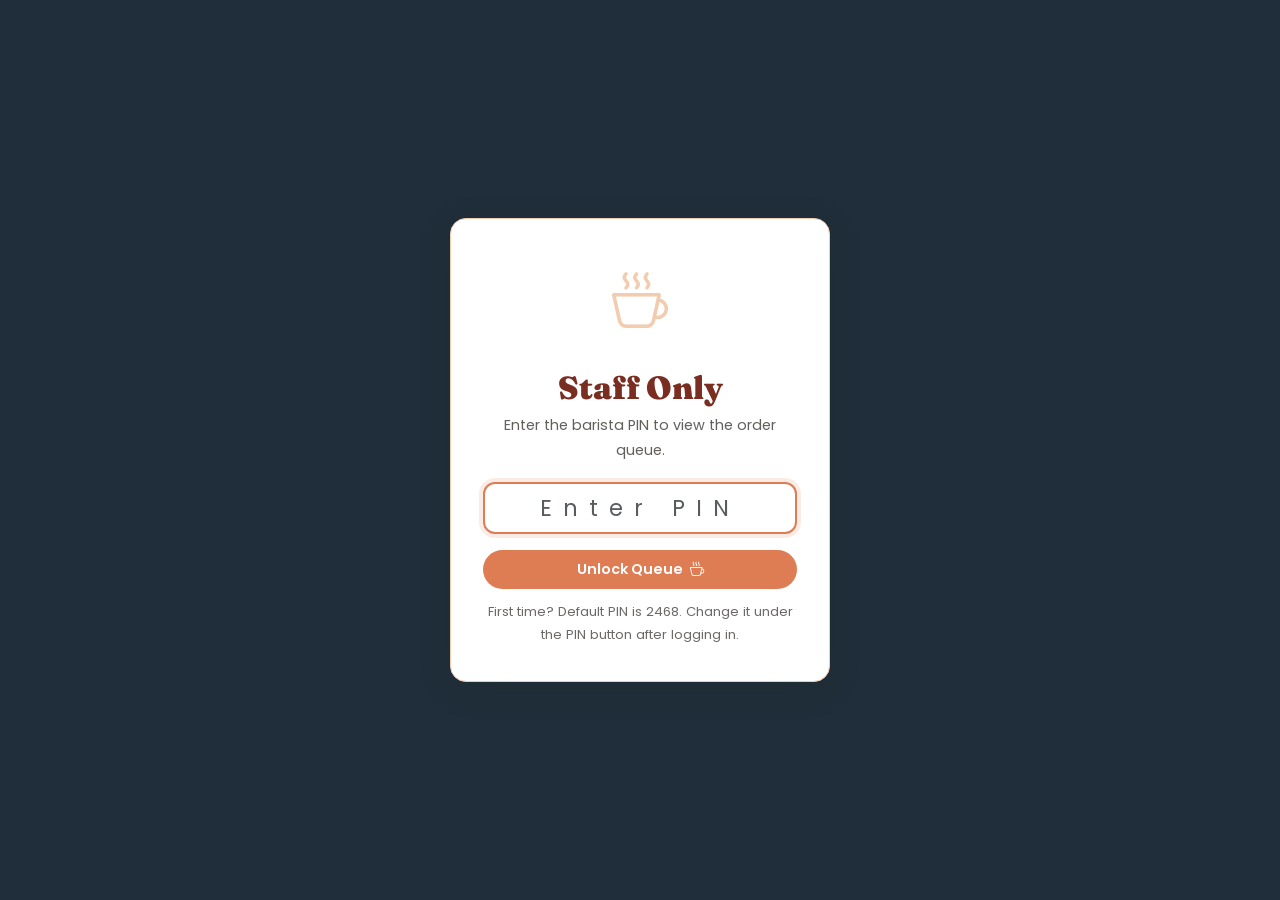
==== commit 0e35c010: "fixing mobile view and barista view" ====
--- a/barista.html
+++ b/barista.html
@@ -4,6 +4,11 @@
     <meta charset="UTF-8">
     <meta name="viewport" content="width=device-width, initial-scale=1.0">
     <title>Barista Queue — Grace &amp; Glory</title>
+
+    <!-- Favicon -->
+    <link rel="icon" type="image/png" sizes="32x32" href="favicon.png">
+    <link rel="apple-touch-icon" sizes="180x180" href="apple-touch-icon.png">
+    <link rel="manifest" href="site.webmanifest">
 
     <!-- Google Fonts -->
     <link rel="preconnect" href="https://fonts.googleapis.com">
@@ -69,6 +74,100 @@
             background: var(--terracotta);
             color: var(--white);
             border-color: var(--terracotta);
+        }
+
+        /* ================= LOCK SCREEN ================= */
+        body.locked {
+            overflow: hidden;
+        }
+
+        .barista-lock {
+            position: fixed;
+            inset: 0;
+            z-index: 3000;
+            background: var(--navy);
+            display: none;
+            align-items: center;
+            justify-content: center;
+            padding: 1.5rem;
+        }
+
+        .barista-lock-card {
+            background: var(--white);
+            border-radius: var(--radius-lg);
+            box-shadow: var(--shadow-lg);
+            border: 1px solid var(--peach);
+            padding: 2.2rem 2rem;
+            max-width: 380px;
+            width: 100%;
+            text-align: center;
+        }
+
+        .barista-lock-card h2 {
+            color: var(--maroon);
+            margin-bottom: 0.35rem;
+        }
+
+        .barista-lock-sub {
+            color: var(--charcoal);
+            opacity: 0.75;
+            font-size: 0.9rem;
+            margin-bottom: 1.25rem;
+        }
+
+        .barista-lock-input input {
+            font-size: 1.4rem;
+            letter-spacing: 0.5em;
+            text-align: center;
+            border: 2px solid var(--peach);
+            border-radius: var(--radius-md);
+            height: 52px;
+            margin-bottom: 1rem;
+        }
+
+        .barista-lock-input input:focus {
+            border-color: var(--terracotta);
+            box-shadow: 0 0 0 0.25rem rgba(222, 124, 84, 0.15);
+        }
+
+        .barista-lock-err {
+            color: #a03226;
+            background: #fde8e3;
+            border: 1px solid #e79a8a;
+            border-radius: var(--radius-sm);
+            padding: 0.4rem 0.6rem;
+            font-size: 0.85rem;
+            display: none;
+            margin-bottom: 0.85rem;
+        }
+
+        .barista-lock-err.show {
+            display: block;
+        }
+
+        .barista-lock-tip {
+            font-size: 0.82rem;
+            color: var(--charcoal);
+            opacity: 0.7;
+            margin-top: 0.75rem;
+            text-decoration: none;
+        }
+
+        .barista-lock-tip:hover {
+            opacity: 1;
+            color: var(--terracotta);
+        }
+
+        .shake {
+            animation: lockShake 0.4s ease;
+        }
+
+        @keyframes lockShake {
+            0%, 100% { transform: translateX(0); }
+            20%      { transform: translateX(-8px); }
+            40%      { transform: translateX(8px); }
+            60%      { transform: translateX(-5px); }
+            80%      { transform: translateX(5px); }
         }
 
         /* ================= QUEUE STATS ================= */
@@ -450,12 +549,34 @@
 </head>
 <body>
 
+    <!-- ==================== LOCK SCREEN ==================== -->
+    <div class="barista-lock" id="baristaLock">
+        <div class="barista-lock-card">
+            <div class="cup-wrap">
+                <i class="bi bi-cup-hot"></i>
+                <span class="steam s1"></span>
+                <span class="steam s2"></span>
+                <span class="steam s3"></span>
+            </div>
+            <h2 class="display-font">Staff Only</h2>
+            <p class="barista-lock-sub">Enter the barista PIN to view the order queue.</p>
+            <div class="barista-lock-input">
+                <input type="password" id="pinInput" class="form-control" inputmode="numeric" maxlength="8" autocomplete="off" spellcheck="false" placeholder="Enter PIN" aria-label="Barista PIN">
+            </div>
+            <p class="barista-lock-err" id="pinError" role="alert"></p>
+            <button type="button" class="btn btn-accent btn-lg w-100" id="btnUnlock">Unlock Queue <i class="bi bi-cup-hot ms-1"></i></button>
+            <p class="barista-lock-tip mb-0" id="firstPinTip" style="display: none;"></p>
+        </div>
+    </div>
+
     <!-- ==================== HEADER ==================== -->
     <header class="barista-header">
         <div class="container d-flex justify-content-between align-items-center gap-2 flex-wrap">
             <span class="brand-text">Grace <span class="accent">&amp;</span> Glory</span>
             <div class="d-flex align-items-center gap-2">
                 <span class="barista-clock" id="baristaClock"></span>
+                <button class="btn-icon" id="btnChangePin" type="button" title="Change PIN" style="display: none;"><i class="bi bi-key me-1"></i>PIN</button>
+                <button class="btn-icon" id="btnLock" type="button" title="Lock the queue" style="display: none;"><i class="bi bi-lock-fill me-1"></i>Lock</button>
                 <button class="btn-icon" id="btnMute" type="button" title="Mute sounds"></button>
                 <span class="barista-badge"><i class="bi bi-cup-hot me-1"></i>Barista View</span>
             </div>
@@ -541,6 +662,37 @@
         <div class="row g-3" id="baristaOrders"></div>
     </main>
 
+    <!-- ==================== CHANGE PIN MODAL ==================== -->
+    <div class="modal fade" id="pinModal" tabindex="-1" aria-labelledby="pinModalLabel" aria-hidden="true">
+        <div class="modal-dialog modal-dialog-centered">
+            <div class="modal-content">
+                <div class="modal-header">
+                    <h5 class="modal-title display-font" id="pinModalLabel">Change <span class="accent-text">PIN</span></h5>
+                    <button type="button" class="btn-close" data-bs-dismiss="modal" aria-label="Close"></button>
+                </div>
+                <div class="modal-body">
+                    <div class="mb-3">
+                        <label for="pinCurrent" class="form-label">Current PIN</label>
+                        <input type="password" inputmode="numeric" class="form-control" id="pinCurrent" autocomplete="off" maxlength="8" placeholder="Current PIN">
+                    </div>
+                    <div class="mb-3">
+                        <label for="pinNew" class="form-label">New PIN</label>
+                        <input type="password" inputmode="numeric" class="form-control" id="pinNew" autocomplete="off" maxlength="8" placeholder="4–8 digits">
+                    </div>
+                    <div class="mb-2">
+                        <label for="pinConfirm" class="form-label">Confirm New PIN</label>
+                        <input type="password" inputmode="numeric" class="form-control" id="pinConfirm" autocomplete="off" maxlength="8" placeholder="Re-enter new PIN">
+                    </div>
+                    <p class="barista-lock-err" id="pinChangeError" role="alert"></p>
+                </div>
+                <div class="modal-footer">
+                    <button type="button" class="btn btn-outline-accent btn-sm" data-bs-dismiss="modal">Cancel</button>
+                    <button type="button" class="btn btn-accent btn-sm" id="btnSavePin">Save PIN</button>
+                </div>
+            </div>
+        </div>
+    </div>
+
     <canvas id="confettiCanvas"></canvas>
 
     <!-- Bootstrap 5.3 JS Bundle (includes Popper) -->
@@ -1025,6 +1177,137 @@
                 }
             }, 1000);
 
+            /* ================= LOCK / PIN ================= */
+            var PIN_KEY = 'gg_barista_pin';
+            var PIN_SET_KEY = 'gg_barista_pin_set';
+            var SESSION_KEY = 'gg_barista_session';
+            var SESSION_HOURS = 8;
+            var DEFAULT_PIN = '2468';
+
+            var lockEl = document.getElementById('baristaLock');
+            var pinInput = document.getElementById('pinInput');
+            var pinError = document.getElementById('pinError');
+            var btnUnlock = document.getElementById('btnUnlock');
+            var btnLock = document.getElementById('btnLock');
+            var btnChangePin = document.getElementById('btnChangePin');
+            var firstPinTip = document.getElementById('firstPinTip');
+            var pinCurrent = document.getElementById('pinCurrent');
+            var pinNew = document.getElementById('pinNew');
+            var pinConfirm = document.getElementById('pinConfirm');
+            var pinChangeError = document.getElementById('pinChangeError');
+            var btnSavePin = document.getElementById('btnSavePin');
+
+            function storedPin() {
+                try { return localStorage.getItem(PIN_KEY); }
+                catch (e) { return null; }
+            }
+
+            function pinWasSet() {
+                try { return localStorage.getItem(PIN_SET_KEY) === '1'; }
+                catch (e) { return false; }
+            }
+
+            function seedDefaultPin() {
+                if (!storedPin()) {
+                    try { localStorage.setItem(PIN_KEY, DEFAULT_PIN); } catch (e) { /* ignore */ }
+                }
+            }
+
+            function isLocked() {
+                var ts = 0;
+                try { ts = parseInt(localStorage.getItem(SESSION_KEY), 10) || 0; } catch (e) { /* ignore */ }
+                return (Date.now() - ts) > SESSION_HOURS * 3600 * 1000;
+            }
+
+            function applyLock() {
+                var locked = isLocked();
+                document.body.classList.toggle('locked', locked);
+                if (lockEl) lockEl.style.display = locked ? 'flex' : 'none';
+                if (btnChangePin) btnChangePin.style.display = locked ? 'none' : 'inline-flex';
+                if (btnLock) btnLock.style.display = locked ? 'none' : 'inline-flex';
+                if (!locked && pinInput) pinInput.value = '';
+            }
+
+            function lock() {
+                try { localStorage.removeItem(SESSION_KEY); } catch (e) { /* ignore */ }
+                applyLock();
+                if (pinInput) pinInput.focus();
+            }
+
+            function unlock() {
+                try { localStorage.setItem(SESSION_KEY, String(Date.now())); } catch (e) { /* ignore */ }
+                applyLock();
+            }
+
+            function showPinError(msg) {
+                pinError.textContent = msg;
+                pinError.classList.add('show');
+                var card = lockEl.querySelector('.barista-lock-card');
+                card.classList.remove('shake');
+                void card.offsetWidth;
+                card.classList.add('shake');
+            }
+
+            function tryUnlock() {
+                var entered = (pinInput.value || '').trim();
+                if (!entered) { showPinError('Please enter the PIN.'); pinInput.focus(); return; }
+                if (entered === storedPin()) {
+                    pinError.textContent = '';
+                    pinError.classList.remove('show');
+                    unlock();
+                } else {
+                    showPinError('Incorrect PIN. Try again.');
+                    pinInput.value = '';
+                    pinInput.focus();
+                }
+            }
+
+            if (btnUnlock) btnUnlock.addEventListener('click', tryUnlock);
+            if (pinInput) pinInput.addEventListener('keydown', function (e) {
+                if (e.key === 'Enter') { e.preventDefault(); tryUnlock(); }
+            });
+            if (btnLock) btnLock.addEventListener('click', lock);
+
+            if (firstPinTip) {
+                firstPinTip.textContent = pinWasSet()
+                    ? ''
+                    : 'First time? Default PIN is ' + DEFAULT_PIN + '. Change it under the PIN button after logging in.';
+                firstPinTip.style.display = pinWasSet() ? 'none' : 'block';
+            }
+
+            if (btnChangePin) {
+                btnChangePin.addEventListener('click', function () {
+                    pinCurrent.value = '';
+                    pinNew.value = '';
+                    pinConfirm.value = '';
+                    pinChangeError.textContent = '';
+                    pinChangeError.classList.remove('show');
+                    new bootstrap.Modal(document.getElementById('pinModal')).show();
+                });
+            }
+
+            function pinModalError(msg) {
+                pinChangeError.textContent = msg;
+                pinChangeError.classList.add('show');
+            }
+
+            if (btnSavePin) {
+                btnSavePin.addEventListener('click', function () {
+                    var cur = (pinCurrent.value || '').trim();
+                    var nw = (pinNew.value || '').trim();
+                    var cf = (pinConfirm.value || '').trim();
+                    if (cur !== storedPin()) { pinModalError('Current PIN is incorrect.'); return; }
+                    if (!/^\d{4,8}$/.test(nw)) { pinModalError('New PIN must be 4–8 digits.'); return; }
+                    if (nw !== cf) { pinModalError('New PINs do not match.'); return; }
+                    try {
+                        localStorage.setItem(PIN_KEY, nw);
+                        localStorage.setItem(PIN_SET_KEY, '1');
+                    } catch (e) { pinModalError('Could not save PIN.'); return; }
+                    if (firstPinTip) firstPinTip.style.display = 'none';
+                    bootstrap.Modal.getInstance(document.getElementById('pinModal')).hide();
+                });
+            }
+
             /* ================= INIT ================= */
             orders = readStorage();
             for (var i = 0; i < orders.length; i++) {
@@ -1037,6 +1320,9 @@
             } else {
                 render();
             }
+            seedDefaultPin();
+            applyLock();
+            if (isLocked() && pinInput) pinInput.focus();
         })();
     </script>
 </body>
--- a/css/style.css
+++ b/css/style.css
@@ -1389,6 +1389,15 @@
     border-radius: var(--radius-md);
 }
 
+.checkout-staff-note {
+    font-size: 0.8rem;
+    color: var(--maroon);
+    background: var(--peach-light);
+    border: 1px solid var(--peach);
+    border-radius: var(--radius-md);
+    padding: 0.55rem 0.9rem;
+}
+
 .checkout-qr img,
 .checkout-qr canvas {
     display: block;
